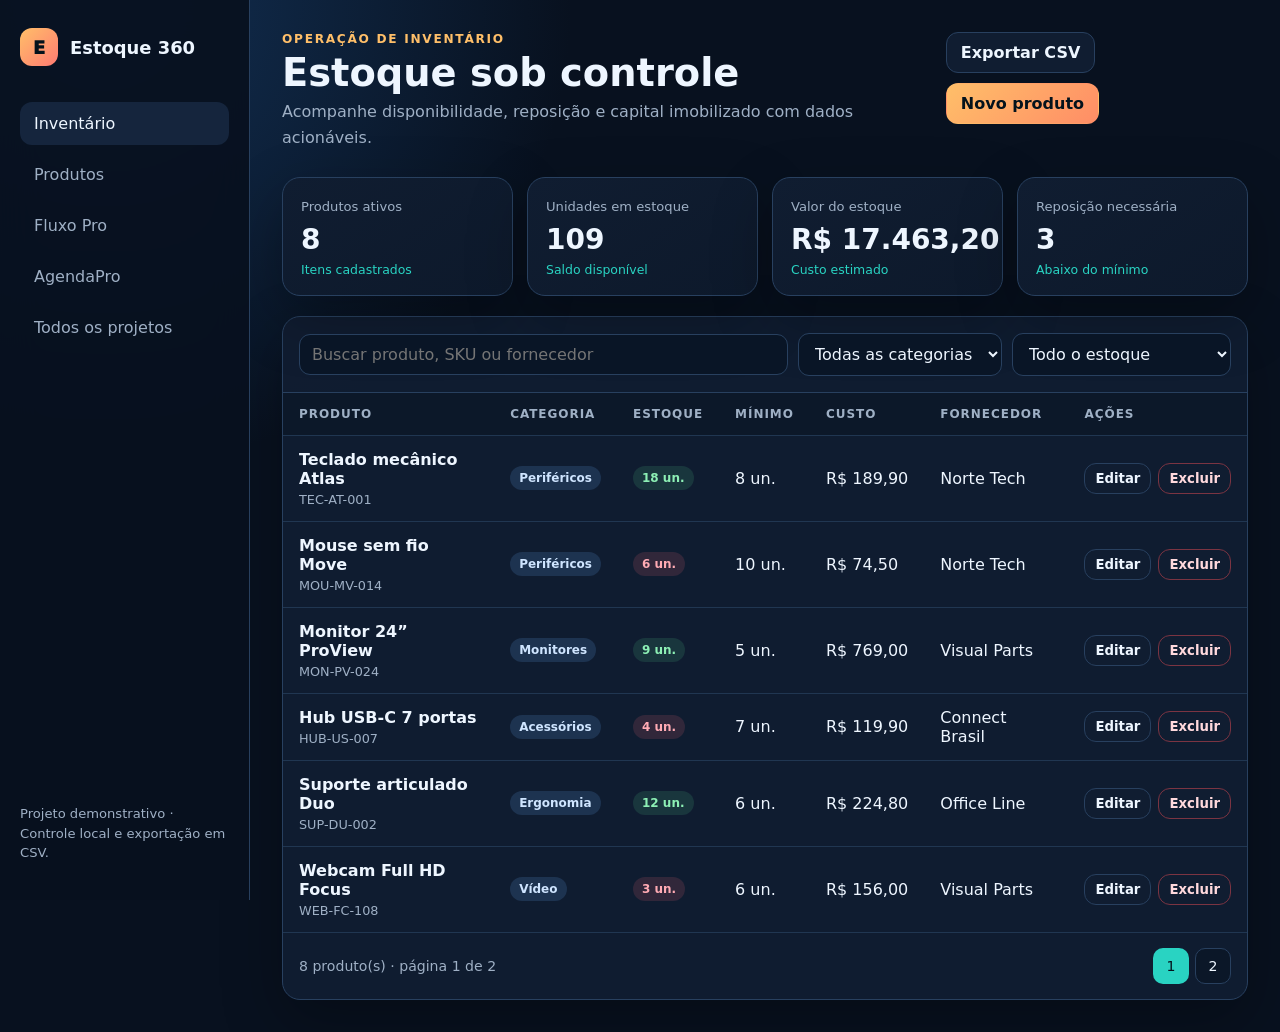
==== estoque-360/index.html @ 01c1c713 "Adiciona três aplicações web para portfólio" ====
<!doctype html><html lang="pt-BR"><head><meta charset="utf-8"><meta name="viewport" content="width=device-width,initial-scale=1"><meta name="description" content="Estoque 360: inventário com indicadores, filtros e alertas."><title>Estoque 360 — Controle de Inventário</title><link rel="icon" type="image/svg+xml" href="data:image/svg+xml,%3Csvg xmlns='http://www.w3.org/2000/svg' viewBox='0 0 64 64'%3E%3Crect width='64' height='64' rx='15' fill='%2308111f'/%3E%3Cpath d='M15 22l17-9 17 9v21l-17 9-17-9z' fill='none' stroke='%23ffbf69' stroke-width='6'/%3E%3C/svg%3E"><link rel="stylesheet" href="../assets/shared.css"></head><body>
<div class="app-shell"><aside class="sidebar"><a class="brand" href="../"><span class="brand-mark" style="background:linear-gradient(135deg,#ffbf69,#ff7b72)">E</span>Estoque 360</a><button class="btn mobile-menu" aria-label="Abrir menu">Menu</button><nav class="nav"><a class="active" href="#">Inventário</a><a href="#produtos">Produtos</a><a href="../fluxo-pro/">Fluxo Pro</a><a href="../agenda-pro/">AgendaPro</a><a href="../">Todos os projetos</a></nav><p class="side-note">Projeto demonstrativo · Controle local e exportação em CSV.</p></aside>
<main class="main"><header class="topbar"><div><div class="eyebrow" style="color:#ffbf69">OPERAÇÃO DE INVENTÁRIO</div><h1>Estoque sob controle</h1><p class="subtitle">Acompanhe disponibilidade, reposição e capital imobilizado com dados acionáveis.</p></div><div class="actions"><button class="btn" id="exportBtn">Exportar CSV</button><button class="btn primary" id="newBtn" style="background:linear-gradient(135deg,#ffbf69,#ff8d66)">Novo produto</button></div></header>
<section class="metrics"><article class="metric"><span class="label">Produtos ativos</span><strong id="mProducts">0</strong><div class="trend">Itens cadastrados</div></article><article class="metric"><span class="label">Unidades em estoque</span><strong id="mUnits">0</strong><div class="trend">Saldo disponível</div></article><article class="metric"><span class="label">Valor do estoque</span><strong id="mValue">R$ 0</strong><div class="trend">Custo estimado</div></article><article class="metric"><span class="label">Reposição necessária</span><strong id="mLow">0</strong><div class="trend">Abaixo do mínimo</div></article></section>
<section class="panel" id="produtos"><div class="toolbar"><input class="input" id="search" type="search" placeholder="Buscar produto, SKU ou fornecedor"><select class="select" id="categoryFilter"><option value="">Todas as categorias</option></select><select class="select" id="stockFilter"><option value="">Todo o estoque</option><option value="low">Reposição necessária</option><option value="ok">Estoque saudável</option></select></div><div class="table-wrap"><table class="data-table"><thead><tr><th>Produto</th><th>Categoria</th><th>Estoque</th><th>Mínimo</th><th>Custo</th><th>Fornecedor</th><th>Ações</th></tr></thead><tbody id="rows"></tbody></table><div class="empty" id="empty" hidden>Nenhum produto encontrado.</div></div><footer class="pagination"><span id="pageInfo"></span><div class="page-buttons" id="pageButtons"></div></footer></section></main></div>
<dialog id="productDialog"><form id="productForm"><div class="dialog-head"><h2 id="dialogTitle">Novo produto</h2><button class="btn small" type="button" data-close>Fechar</button></div><div class="dialog-body"><div class="field wide"><label for="name">Produto</label><input class="input" id="name" maxlength="80" required></div><div class="field"><label for="sku">SKU</label><input class="input" id="sku" maxlength="24" required></div><div class="field"><label for="category">Categoria</label><input class="input" id="category" maxlength="40" required></div><div class="field"><label for="quantity">Quantidade</label><input class="input" id="quantity" type="number" min="0" required></div><div class="field"><label for="minimum">Estoque mínimo</label><input class="input" id="minimum" type="number" min="0" required></div><div class="field"><label for="cost">Custo unitário</label><input class="input" id="cost" type="number" min="0" step="0.01" required></div><div class="field"><label for="supplier">Fornecedor</label><input class="input" id="supplier" maxlength="60" required></div></div><div class="dialog-actions"><button class="btn" type="button" data-close>Cancelar</button><button class="btn primary" type="submit">Salvar produto</button></div></form></dialog><div class="toast" id="toast"></div><script type="module" src="app.js"></script></body></html>
---- assets/shared.css ----
:root{--bg:#08111f;--panel:#101d31;--panel2:#15253d;--line:#28405f;--text:#eef6ff;--muted:#9fb0c5;--brand:#29d3c2;--brand2:#5ca9ff;--danger:#ff6b7a;--warning:#ffbf69;--ok:#54d68c;--radius:18px;--shadow:0 22px 60px rgba(0,0,0,.28)}
*{box-sizing:border-box}html{font-size:16px;scroll-behavior:smooth}body{margin:0;background:radial-gradient(circle at 8% 0%,#123054 0,transparent 30%),var(--bg);color:var(--text);font-family:Inter,ui-sans-serif,system-ui,-apple-system,"Segoe UI",sans-serif;min-height:100vh}button,input,select,textarea{font:inherit}button,a{touch-action:manipulation}a{color:inherit}.app-shell{min-height:100vh;display:grid;grid-template-columns:250px 1fr}.sidebar{position:sticky;top:0;height:100vh;padding:28px 20px;border-right:1px solid var(--line);background:rgba(8,17,31,.92);backdrop-filter:blur(18px)}.brand{display:flex;align-items:center;gap:12px;text-decoration:none;font-weight:850;font-size:1.12rem}.brand-mark{width:38px;height:38px;border-radius:12px;display:grid;place-items:center;color:#04121c;background:linear-gradient(135deg,var(--brand),var(--brand2));font-weight:950}.nav{margin-top:36px;display:grid;gap:8px}.nav a{padding:12px 14px;border-radius:12px;color:var(--muted);text-decoration:none}.nav a:hover,.nav a.active{background:var(--panel2);color:var(--text)}.side-note{position:absolute;bottom:24px;left:20px;right:20px;color:var(--muted);font-size:.82rem;line-height:1.5}.main{padding:32px;min-width:0}.topbar{display:flex;align-items:flex-start;justify-content:space-between;gap:20px;margin-bottom:26px}.eyebrow{color:var(--brand);font-size:.76rem;font-weight:850;letter-spacing:.14em;text-transform:uppercase}.topbar h1{font-size:clamp(1.65rem,3vw,2.5rem);line-height:1.1;margin:.35rem 0}.subtitle{margin:0;color:var(--muted);max-width:720px;line-height:1.6}.actions{display:flex;gap:10px;flex-wrap:wrap}.btn{border:1px solid var(--line);border-radius:12px;padding:10px 14px;background:var(--panel);color:var(--text);cursor:pointer;font-weight:720;text-decoration:none;display:inline-flex;align-items:center;justify-content:center;gap:8px}.btn:hover{border-color:#4b6d94;transform:translateY(-1px)}.btn.primary{background:linear-gradient(135deg,var(--brand),#31aee9);color:#04121c;border-color:transparent}.btn.danger{color:#ffd9dd;border-color:#7b3442}.btn.ghost{background:transparent}.btn.small{padding:7px 10px;font-size:.83rem}.metrics{display:grid;grid-template-columns:repeat(4,minmax(0,1fr));gap:14px;margin-bottom:20px}.metric{padding:18px;background:linear-gradient(145deg,var(--panel),#0d192b);border:1px solid var(--line);border-radius:var(--radius);box-shadow:var(--shadow)}.metric .label{color:var(--muted);font-size:.82rem}.metric strong{display:block;font-size:1.75rem;margin-top:8px}.metric .trend{font-size:.78rem;color:var(--brand);margin-top:6px}.panel{background:rgba(16,29,49,.94);border:1px solid var(--line);border-radius:var(--radius);box-shadow:var(--shadow);overflow:hidden}.toolbar{display:flex;gap:10px;align-items:center;flex-wrap:wrap;padding:16px;border-bottom:1px solid var(--line)}.field{display:grid;gap:7px}.field label{font-size:.82rem;color:var(--muted);font-weight:700}.input,.select,.textarea{width:100%;border:1px solid var(--line);border-radius:11px;background:#091526;color:var(--text);padding:10px 12px;outline:none}.input:focus,.select:focus,.textarea:focus{border-color:var(--brand);box-shadow:0 0 0 3px rgba(41,211,194,.14)}.toolbar .input{min-width:220px;flex:1}.toolbar .select{width:auto;min-width:165px}.table-wrap{overflow:auto}.data-table{width:100%;border-collapse:collapse;min-width:820px}.data-table th,.data-table td{text-align:left;padding:14px 16px;border-bottom:1px solid rgba(40,64,95,.72);vertical-align:middle}.data-table th{color:var(--muted);font-size:.75rem;text-transform:uppercase;letter-spacing:.08em;background:#0c1829}.data-table tbody tr:hover{background:rgba(92,169,255,.045)}.data-table td strong{display:block}.meta{color:var(--muted);font-size:.8rem;margin-top:4px}.badge{display:inline-flex;align-items:center;padding:5px 9px;border-radius:999px;font-size:.75rem;font-weight:780;background:#1d3350;color:#cfe5ff}.badge.ok{background:rgba(84,214,140,.14);color:#8df0b5}.badge.warn{background:rgba(255,191,105,.15);color:#ffd49a}.badge.danger{background:rgba(255,107,122,.14);color:#ffabb4}.row-actions{display:flex;gap:7px}.pagination{display:flex;justify-content:space-between;align-items:center;gap:12px;padding:15px 16px;color:var(--muted);font-size:.88rem}.page-buttons{display:flex;gap:6px}.page-buttons button{width:36px;height:36px;border-radius:10px;border:1px solid var(--line);background:#0b1728;color:var(--text);cursor:pointer}.page-buttons button.active{background:var(--brand);color:#04121c;border-color:transparent}.empty{padding:52px 20px;text-align:center;color:var(--muted)}dialog{border:1px solid var(--line);border-radius:20px;padding:0;background:var(--panel);color:var(--text);width:min(620px,calc(100% - 28px));box-shadow:0 30px 100px rgba(0,0,0,.55)}dialog::backdrop{background:rgba(1,8,16,.74);backdrop-filter:blur(5px)}.dialog-head{display:flex;align-items:center;justify-content:space-between;padding:20px;border-bottom:1px solid var(--line)}.dialog-head h2{margin:0;font-size:1.25rem}.dialog-body{padding:20px;display:grid;grid-template-columns:1fr 1fr;gap:15px}.dialog-body .wide{grid-column:1/-1}.dialog-actions{display:flex;justify-content:flex-end;gap:10px;padding:16px 20px;border-top:1px solid var(--line)}.toast{position:fixed;right:22px;bottom:22px;background:#eafaf8;color:#06201c;padding:13px 17px;border-radius:12px;font-weight:750;box-shadow:var(--shadow);transform:translateY(120px);opacity:0;transition:.25s;z-index:20}.toast.show{transform:translateY(0);opacity:1}.progress{height:8px;background:#0a1524;border-radius:999px;overflow:hidden;min-width:110px}.progress span{display:block;height:100%;background:linear-gradient(90deg,var(--brand),var(--brand2));border-radius:inherit}.hero-hub{max-width:1180px;margin:auto;padding:48px 28px 80px}.hub-head{display:flex;justify-content:space-between;gap:24px;align-items:center;margin-bottom:42px}.hub-head h1{font-size:clamp(2.2rem,5vw,4.8rem);line-height:.98;letter-spacing:-.05em;margin:12px 0;max-width:780px}.hub-head p{max-width:650px;color:var(--muted);line-height:1.7}.projects-grid{display:grid;grid-template-columns:repeat(3,1fr);gap:18px}.project-card{min-height:410px;padding:24px;border:1px solid var(--line);border-radius:26px;background:linear-gradient(160deg,var(--panel2),#0b1627);display:flex;flex-direction:column;position:relative;overflow:hidden}.project-card:before{content:"";position:absolute;width:180px;height:180px;border-radius:50%;right:-70px;top:-80px;background:var(--card-accent,#29d3c2);filter:blur(65px);opacity:.23}.project-number{font-size:.8rem;color:var(--muted);letter-spacing:.12em}.project-card h2{font-size:1.75rem;margin:60px 0 12px}.project-card p{color:var(--muted);line-height:1.65}.feature-list{display:flex;gap:7px;flex-wrap:wrap;margin:12px 0 24px}.project-card .btn{margin-top:auto}.hub-foot{margin-top:24px;color:var(--muted);font-size:.85rem}.mobile-menu{display:none}
@media(max-width:950px){.app-shell{grid-template-columns:1fr}.sidebar{height:auto;position:relative;display:flex;align-items:center;justify-content:space-between;padding:14px 18px;border-right:0;border-bottom:1px solid var(--line);z-index:5}.nav{display:none;position:absolute;top:66px;left:12px;right:12px;margin:0;padding:10px;background:var(--panel);border:1px solid var(--line);border-radius:14px}.sidebar.open .nav{display:grid}.side-note{display:none}.mobile-menu{display:inline-flex}.main{padding:22px}.metrics{grid-template-columns:repeat(2,1fr)}.projects-grid{grid-template-columns:1fr}.project-card{min-height:340px}.hub-head{display:block}}
@media(max-width:620px){.main{padding:16px}.topbar{display:block}.actions{margin-top:16px}.metrics{grid-template-columns:1fr 1fr;gap:10px}.metric{padding:14px}.metric strong{font-size:1.4rem}.toolbar{align-items:stretch}.toolbar .input,.toolbar .select{width:100%;min-width:0}.pagination{align-items:flex-start;flex-direction:column}.dialog-body{grid-template-columns:1fr}.dialog-body .wide{grid-column:auto}.hero-hub{padding:30px 18px 60px}.hub-head h1{font-size:2.6rem}}
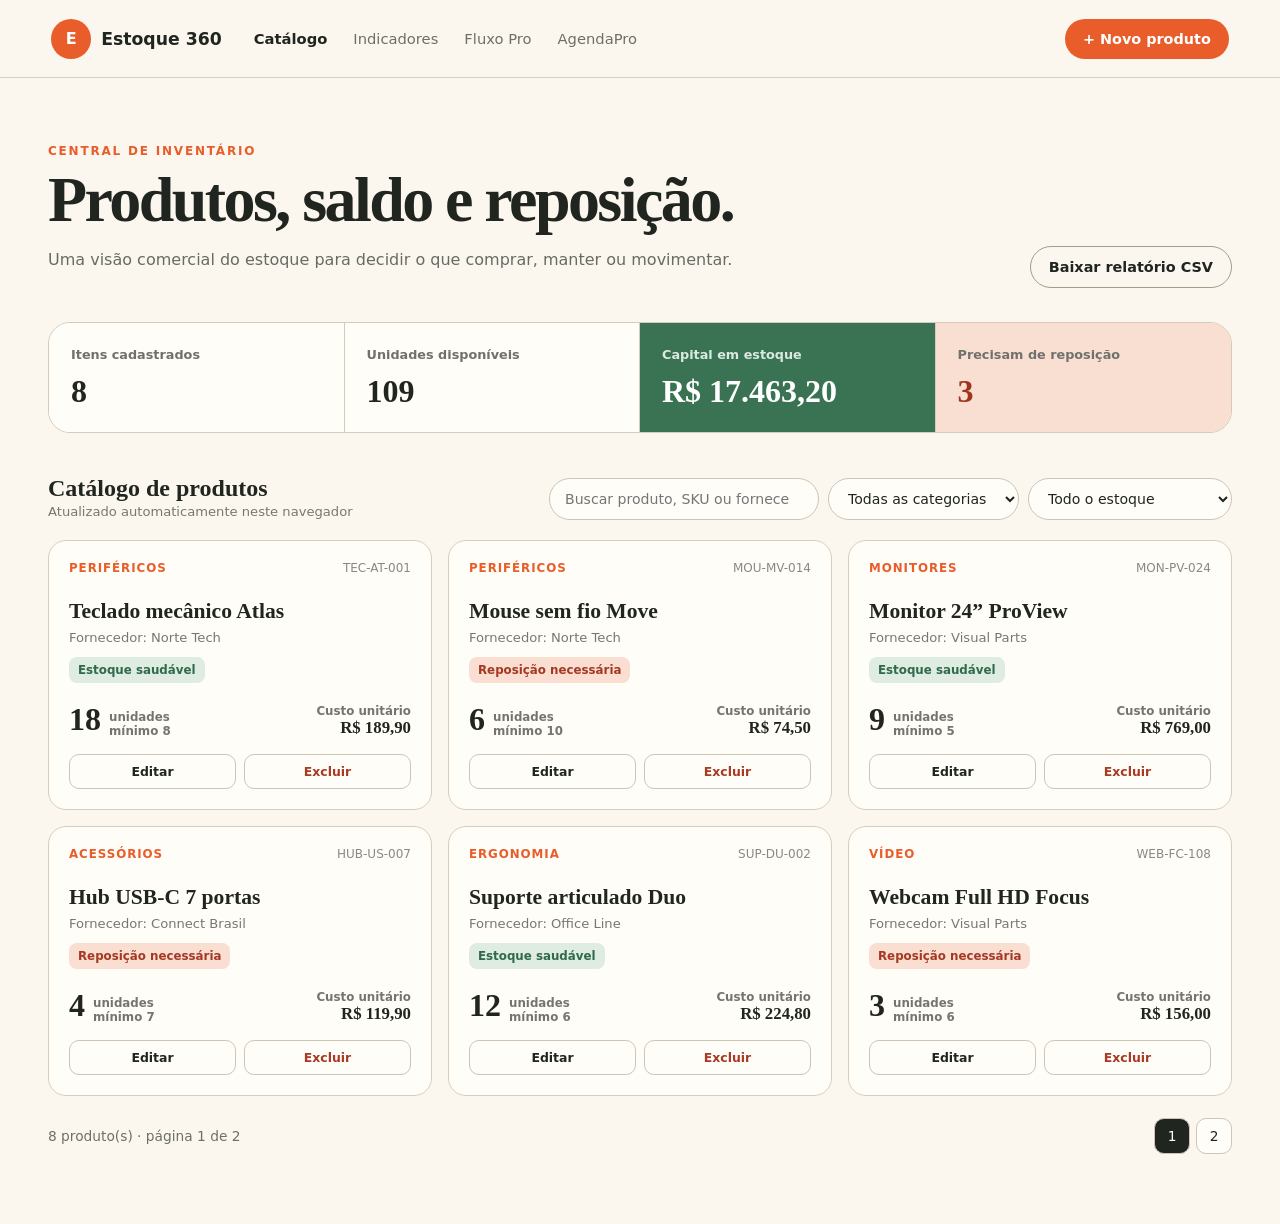
==== commit 409be496: "Diferencia interfaces dos projetos do portfolio" ====
--- a/estoque-360/index.html
+++ b/estoque-360/index.html
@@ -1,7 +1,7 @@
-<!doctype html><html lang="pt-BR"><head><meta charset="utf-8"><meta name="viewport" content="width=device-width,initial-scale=1"><meta name="description" content="Estoque 360: inventário com indicadores, filtros e alertas."><title>Estoque 360 — Controle de Inventário</title><link rel="icon" type="image/svg+xml" href="data:image/svg+xml,%3Csvg xmlns='http://www.w3.org/2000/svg' viewBox='0 0 64 64'%3E%3Crect width='64' height='64' rx='15' fill='%2308111f'/%3E%3Cpath d='M15 22l17-9 17 9v21l-17 9-17-9z' fill='none' stroke='%23ffbf69' stroke-width='6'/%3E%3C/svg%3E"><link rel="stylesheet" href="../assets/shared.css"></head><body>
-<div class="app-shell"><aside class="sidebar"><a class="brand" href="../"><span class="brand-mark" style="background:linear-gradient(135deg,#ffbf69,#ff7b72)">E</span>Estoque 360</a><button class="btn mobile-menu" aria-label="Abrir menu">Menu</button><nav class="nav"><a class="active" href="#">Inventário</a><a href="#produtos">Produtos</a><a href="../fluxo-pro/">Fluxo Pro</a><a href="../agenda-pro/">AgendaPro</a><a href="../">Todos os projetos</a></nav><p class="side-note">Projeto demonstrativo · Controle local e exportação em CSV.</p></aside>
-<main class="main"><header class="topbar"><div><div class="eyebrow" style="color:#ffbf69">OPERAÇÃO DE INVENTÁRIO</div><h1>Estoque sob controle</h1><p class="subtitle">Acompanhe disponibilidade, reposição e capital imobilizado com dados acionáveis.</p></div><div class="actions"><button class="btn" id="exportBtn">Exportar CSV</button><button class="btn primary" id="newBtn" style="background:linear-gradient(135deg,#ffbf69,#ff8d66)">Novo produto</button></div></header>
-<section class="metrics"><article class="metric"><span class="label">Produtos ativos</span><strong id="mProducts">0</strong><div class="trend">Itens cadastrados</div></article><article class="metric"><span class="label">Unidades em estoque</span><strong id="mUnits">0</strong><div class="trend">Saldo disponível</div></article><article class="metric"><span class="label">Valor do estoque</span><strong id="mValue">R$ 0</strong><div class="trend">Custo estimado</div></article><article class="metric"><span class="label">Reposição necessária</span><strong id="mLow">0</strong><div class="trend">Abaixo do mínimo</div></article></section>
-<section class="panel" id="produtos"><div class="toolbar"><input class="input" id="search" type="search" placeholder="Buscar produto, SKU ou fornecedor"><select class="select" id="categoryFilter"><option value="">Todas as categorias</option></select><select class="select" id="stockFilter"><option value="">Todo o estoque</option><option value="low">Reposição necessária</option><option value="ok">Estoque saudável</option></select></div><div class="table-wrap"><table class="data-table"><thead><tr><th>Produto</th><th>Categoria</th><th>Estoque</th><th>Mínimo</th><th>Custo</th><th>Fornecedor</th><th>Ações</th></tr></thead><tbody id="rows"></tbody></table><div class="empty" id="empty" hidden>Nenhum produto encontrado.</div></div><footer class="pagination"><span id="pageInfo"></span><div class="page-buttons" id="pageButtons"></div></footer></section></main></div>
-<dialog id="productDialog"><form id="productForm"><div class="dialog-head"><h2 id="dialogTitle">Novo produto</h2><button class="btn small" type="button" data-close>Fechar</button></div><div class="dialog-body"><div class="field wide"><label for="name">Produto</label><input class="input" id="name" maxlength="80" required></div><div class="field"><label for="sku">SKU</label><input class="input" id="sku" maxlength="24" required></div><div class="field"><label for="category">Categoria</label><input class="input" id="category" maxlength="40" required></div><div class="field"><label for="quantity">Quantidade</label><input class="input" id="quantity" type="number" min="0" required></div><div class="field"><label for="minimum">Estoque mínimo</label><input class="input" id="minimum" type="number" min="0" required></div><div class="field"><label for="cost">Custo unitário</label><input class="input" id="cost" type="number" min="0" step="0.01" required></div><div class="field"><label for="supplier">Fornecedor</label><input class="input" id="supplier" maxlength="60" required></div></div><div class="dialog-actions"><button class="btn" type="button" data-close>Cancelar</button><button class="btn primary" type="submit">Salvar produto</button></div></form></dialog><div class="toast" id="toast"></div><script type="module" src="app.js"></script></body></html>
-
+<!doctype html><html lang="pt-BR"><head><meta charset="utf-8"><meta name="viewport" content="width=device-width,initial-scale=1"><meta name="description" content="Estoque 360: inventário com indicadores, filtros e alertas."><title>Estoque 360 — Controle de Inventário</title><link rel="icon" type="image/svg+xml" href="data:image/svg+xml,%3Csvg xmlns='http://www.w3.org/2000/svg' viewBox='0 0 64 64'%3E%3Crect width='64' height='64' rx='15' fill='%23fff7ec'/%3E%3Cpath d='M15 22l17-9 17 9v21l-17 9-17-9z' fill='none' stroke='%23e85d2a' stroke-width='6'/%3E%3C/svg%3E"><link rel="stylesheet" href="../assets/shared.css"><link rel="stylesheet" href="app.css"></head><body class="inventory-body">
+<header class="inventory-header"><a class="inventory-brand" href="../"><span>E</span><strong>Estoque 360</strong></a><nav><a class="active" href="#catalogo">Catálogo</a><a href="#indicadores">Indicadores</a><a href="../fluxo-pro/">Fluxo Pro</a><a href="../agenda-pro/">AgendaPro</a></nav><button class="inventory-primary" id="newBtn">+ Novo produto</button></header>
+<main class="inventory-main"><section class="inventory-intro"><div><p class="inventory-kicker">CENTRAL DE INVENTÁRIO</p><h1>Produtos, saldo e reposição.</h1><p>Uma visão comercial do estoque para decidir o que comprar, manter ou movimentar.</p></div><button class="inventory-export" id="exportBtn">Baixar relatório CSV</button></section>
+<section class="inventory-stats" id="indicadores"><article><span>Itens cadastrados</span><strong id="mProducts">0</strong></article><article><span>Unidades disponíveis</span><strong id="mUnits">0</strong></article><article class="featured"><span>Capital em estoque</span><strong id="mValue">R$ 0</strong></article><article class="alert"><span>Precisam de reposição</span><strong id="mLow">0</strong></article></section>
+<section class="inventory-toolbar" id="catalogo"><div><p>Catálogo de produtos</p><span>Atualizado automaticamente neste navegador</span></div><div class="inventory-filters"><input class="inventory-input" id="search" type="search" placeholder="Buscar produto, SKU ou fornecedor"><select class="inventory-select" id="categoryFilter"><option value="">Todas as categorias</option></select><select class="inventory-select" id="stockFilter"><option value="">Todo o estoque</option><option value="low">Reposição necessária</option><option value="ok">Estoque saudável</option></select></div></section>
+<section class="product-grid" id="rows" aria-live="polite"></section><div class="inventory-empty" id="empty" hidden>Nenhum produto encontrado.</div><footer class="inventory-pagination"><span id="pageInfo"></span><div class="page-buttons" id="pageButtons"></div></footer></main>
+<dialog id="productDialog"><form id="productForm"><div class="dialog-head"><h2 id="dialogTitle">Novo produto</h2><button class="btn small" type="button" data-close>Fechar</button></div><div class="dialog-body"><div class="field wide"><label for="name">Produto</label><input class="input" id="name" maxlength="80" required></div><div class="field"><label for="sku">SKU</label><input class="input" id="sku" maxlength="24" required></div><div class="field"><label for="category">Categoria</label><input class="input" id="category" maxlength="40" required></div><div class="field"><label for="quantity">Quantidade</label><input class="input" id="quantity" type="number" min="0" required></div><div class="field"><label for="minimum">Estoque mínimo</label><input class="input" id="minimum" type="number" min="0" required></div><div class="field"><label for="cost">Custo unitário</label><input class="input" id="cost" type="number" min="0" step="0.01" required></div><div class="field"><label for="supplier">Fornecedor</label><input class="input" id="supplier" maxlength="60" required></div></div><div class="dialog-actions"><button class="btn" type="button" data-close>Cancelar</button><button class="inventory-primary" type="submit">Salvar produto</button></div></form></dialog><div class="toast" id="toast"></div><script type="module" src="app.js"></script></body></html>
--- a/estoque-360/app.css
+++ b/estoque-360/app.css
@@ -0,0 +1,3 @@
+:root{--ink:#20251f;--paper:#fbf7ef;--cream:#f1e8d9;--orange:#e85d2a;--green:#397353}.inventory-body{background:var(--paper);color:var(--ink);font-family:Georgia,"Times New Roman",serif}.inventory-header{height:78px;padding:0 max(24px,4vw);display:flex;align-items:center;gap:32px;border-bottom:1px solid #d8cdbc;background:rgba(251,247,239,.96);position:sticky;top:0;z-index:5}.inventory-brand{display:flex;align-items:center;gap:10px;text-decoration:none;font-family:Inter,system-ui,sans-serif}.inventory-brand span{width:40px;height:40px;border-radius:50%;display:grid;place-items:center;background:var(--orange);color:white;font-weight:900}.inventory-brand strong{font-size:1.08rem}.inventory-header nav{display:flex;gap:26px;margin-right:auto}.inventory-header nav a{font-family:Inter,system-ui,sans-serif;text-decoration:none;color:#6d6f68;font-size:.92rem}.inventory-header nav a.active{color:var(--ink);font-weight:800}.inventory-primary,.inventory-export{border:0;border-radius:999px;padding:12px 18px;font:700 .9rem Inter,system-ui,sans-serif;cursor:pointer}.inventory-primary{background:var(--orange);color:white}.inventory-export{background:transparent;border:1px solid #a79b89;color:var(--ink)}.inventory-main{max-width:1240px;margin:auto;padding:54px 28px 70px}.inventory-intro{display:flex;align-items:flex-end;justify-content:space-between;gap:20px;margin-bottom:34px}.inventory-kicker{font:800 .75rem Inter,system-ui,sans-serif;letter-spacing:.15em;color:var(--orange)}.inventory-intro h1{font-size:clamp(2.4rem,5vw,4.7rem);line-height:.95;letter-spacing:-.04em;margin:10px 0 16px;max-width:760px}.inventory-intro>div>p:last-child{color:#686b64;font:1rem/1.6 Inter,system-ui,sans-serif}.inventory-stats{display:grid;grid-template-columns:repeat(4,1fr);border:1px solid #d6cbbb;border-radius:22px;overflow:hidden;margin-bottom:42px}.inventory-stats article{padding:22px;background:#fffdf8;border-right:1px solid #d6cbbb}.inventory-stats article:last-child{border:0}.inventory-stats span{font:600 .8rem Inter,system-ui,sans-serif;color:#70716d}.inventory-stats strong{display:block;font-size:2rem;margin-top:10px}.inventory-stats .featured{background:var(--green);color:white}.inventory-stats .featured span{color:#dbe9e0}.inventory-stats .alert{background:#f8dfd2}.inventory-stats .alert strong{color:#9e351c}.inventory-toolbar{display:flex;align-items:end;justify-content:space-between;gap:20px;margin-bottom:20px}.inventory-toolbar p{font-size:1.5rem;font-weight:700;margin:0}.inventory-toolbar span{font:400 .82rem Inter,system-ui,sans-serif;color:#77786f}.inventory-filters{display:flex;gap:9px}.inventory-input,.inventory-select{border:1px solid #cfc4b5;border-radius:999px;background:#fffdf8;color:var(--ink);padding:11px 15px;font:500 .88rem Inter,system-ui,sans-serif}.inventory-input{min-width:270px}.product-grid{display:grid;grid-template-columns:repeat(3,1fr);gap:16px}.product-card{background:#fffdf8;border:1px solid #d8cdbc;border-radius:18px;padding:20px;min-height:245px;display:flex;flex-direction:column}.product-card-top{display:flex;justify-content:space-between;gap:12px}.product-category{font:750 .74rem Inter,system-ui,sans-serif;color:var(--orange);text-transform:uppercase;letter-spacing:.08em}.product-sku{font:500 .75rem Inter,system-ui,sans-serif;color:#8b897f}.product-card h3{font-size:1.35rem;margin:24px 0 6px}.product-card .supplier{font:500 .82rem Inter,system-ui,sans-serif;color:#77786f}.stock-line{display:flex;align-items:end;justify-content:space-between;margin-top:auto;padding-top:18px}.stock-line>div:first-child{display:flex;gap:8px;align-items:end}.stock-line strong{font-size:2rem}.stock-line span{font:600 .74rem Inter,system-ui,sans-serif;color:#76756d}.product-cost{text-align:right;display:grid}.product-cost strong{font-size:1.05rem}.product-actions{display:flex;gap:8px;margin-top:16px}.product-actions button{flex:1;border:1px solid #cfc4b5;border-radius:10px;background:transparent;padding:9px;cursor:pointer;color:var(--ink);font:700 .78rem Inter,system-ui,sans-serif}.product-actions button.danger{color:#a93a25}.stock-warning{display:inline-flex;align-self:flex-start;margin-top:12px;padding:6px 9px;border-radius:8px;background:#f9ded1;color:#a43822;font:750 .74rem Inter,system-ui,sans-serif}.stock-warning.stock-ok{background:#deece2;color:#2f6a49}.inventory-pagination{display:flex;justify-content:space-between;align-items:center;margin-top:22px;font:500 .86rem Inter,system-ui,sans-serif;color:#6d6f68}.inventory-pagination .page-buttons button{background:#fffdf8;color:var(--ink);border-color:#cfc4b5}.inventory-pagination .page-buttons button.active{background:var(--ink);color:white}.inventory-empty{text-align:center;padding:50px;font:500 1rem Inter,system-ui,sans-serif;color:#777}.inventory-body dialog{background:#fffdf8;color:var(--ink);border-color:#d8cdbc}.inventory-body dialog .input{background:white;color:var(--ink);border-color:#cfc4b5}.inventory-body dialog .dialog-head,.inventory-body dialog .dialog-actions{border-color:#d8cdbc}.inventory-body dialog label{color:#64665f}
+@media(max-width:900px){.inventory-header nav{display:none}.inventory-header{padding:0 18px}.inventory-primary{margin-left:auto}.inventory-main{padding:34px 18px}.inventory-stats{grid-template-columns:1fr 1fr}.inventory-stats article:nth-child(2){border-right:0}.inventory-stats article:nth-child(-n+2){border-bottom:1px solid #d6cbbb}.product-grid{grid-template-columns:1fr 1fr}.inventory-toolbar{align-items:stretch;flex-direction:column}.inventory-filters{width:100%;flex-wrap:wrap}.inventory-input{min-width:0;flex:1}}
+@media(max-width:620px){.inventory-intro{align-items:flex-start;flex-direction:column}.inventory-intro h1{font-size:2.8rem}.inventory-stats{grid-template-columns:1fr}.inventory-stats article{border-right:0;border-bottom:1px solid #d6cbbb!important}.product-grid{grid-template-columns:1fr}.inventory-filters{display:grid}.inventory-input,.inventory-select{width:100%}}
